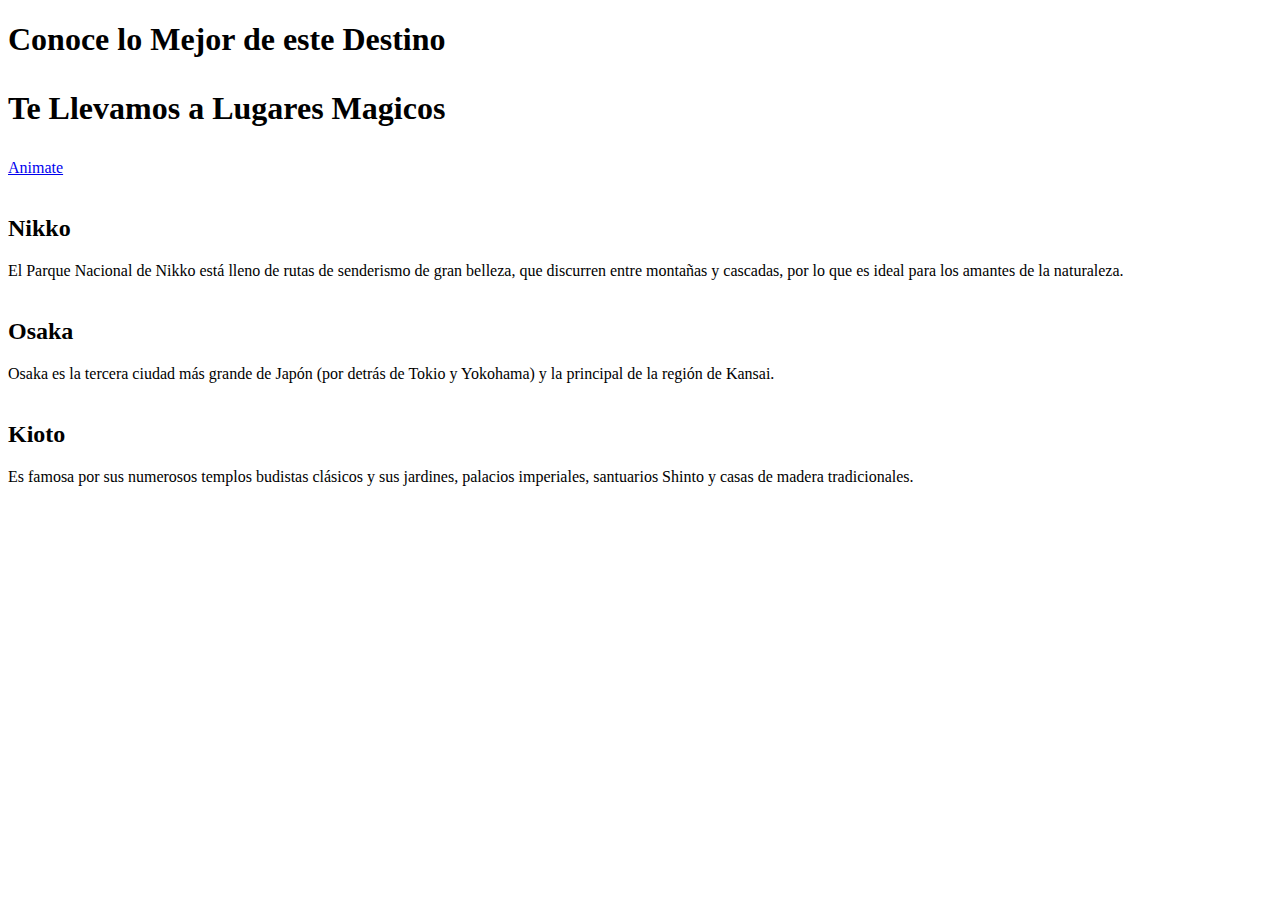
==== index.html @ af78b005 "Add files via upload" ====
<!DOCTYPE html>
<html lang="en">
<head>
  <meta charset="UTF-8">
  <title>Japon de Ensueño!</title>

<link href="https://fonts.googleapis.com/css2?family=Dancing+Script&family=Indie+Flower&display=swap" rel="stylesheet">

  <link rel="stylesheet" href="css/pindorchin.css">
</head>
<body>
	 <div class="banner">
  <h1>Conoce lo Mejor de este Destino
  <p>Te Llevamos a Lugares Magicos</p> </h1>

<div class="container">
    <a href="https://japonismo.com/"
    	target="-blank" class="btn-link">
    Animate </a>
</div>

    <!-- Cards container -->
    <div class="cards">
 
 <!-- Nikko card -->
      <div class="card-white">
      	<div class="ciudades">
        <img src="JTB/NIKKO.jpg" alt>
        <h2>Nikko</h2>
        El Parque Nacional de Nikko está lleno de rutas de senderismo de gran belleza, que discurren entre montañas y cascadas, por lo que es ideal para los amantes de la naturaleza.
      </div>

<!-- Osaka card -->
      <div class="ciudades">
        <img src="JTB/OSAKA.jpg" alt=>
        <h2>Osaka</h2>
        Osaka es la tercera ciudad más grande de Japón (por detrás de Tokio y Yokohama) y la principal de la región de Kansai.
      </div>
 
 <!-- Kioto card -->
      <div class="ciudades">
        <img src="JTB/KIOTO.jpg" alt=>
        <h2>Kioto</h2>
        Es famosa por sus numerosos templos budistas clásicos y sus jardines, palacios imperiales, santuarios Shinto y casas de madera tradicionales.
      </div>
      </div>
</div>

  <!-- Footer section -->
</body>
</html>
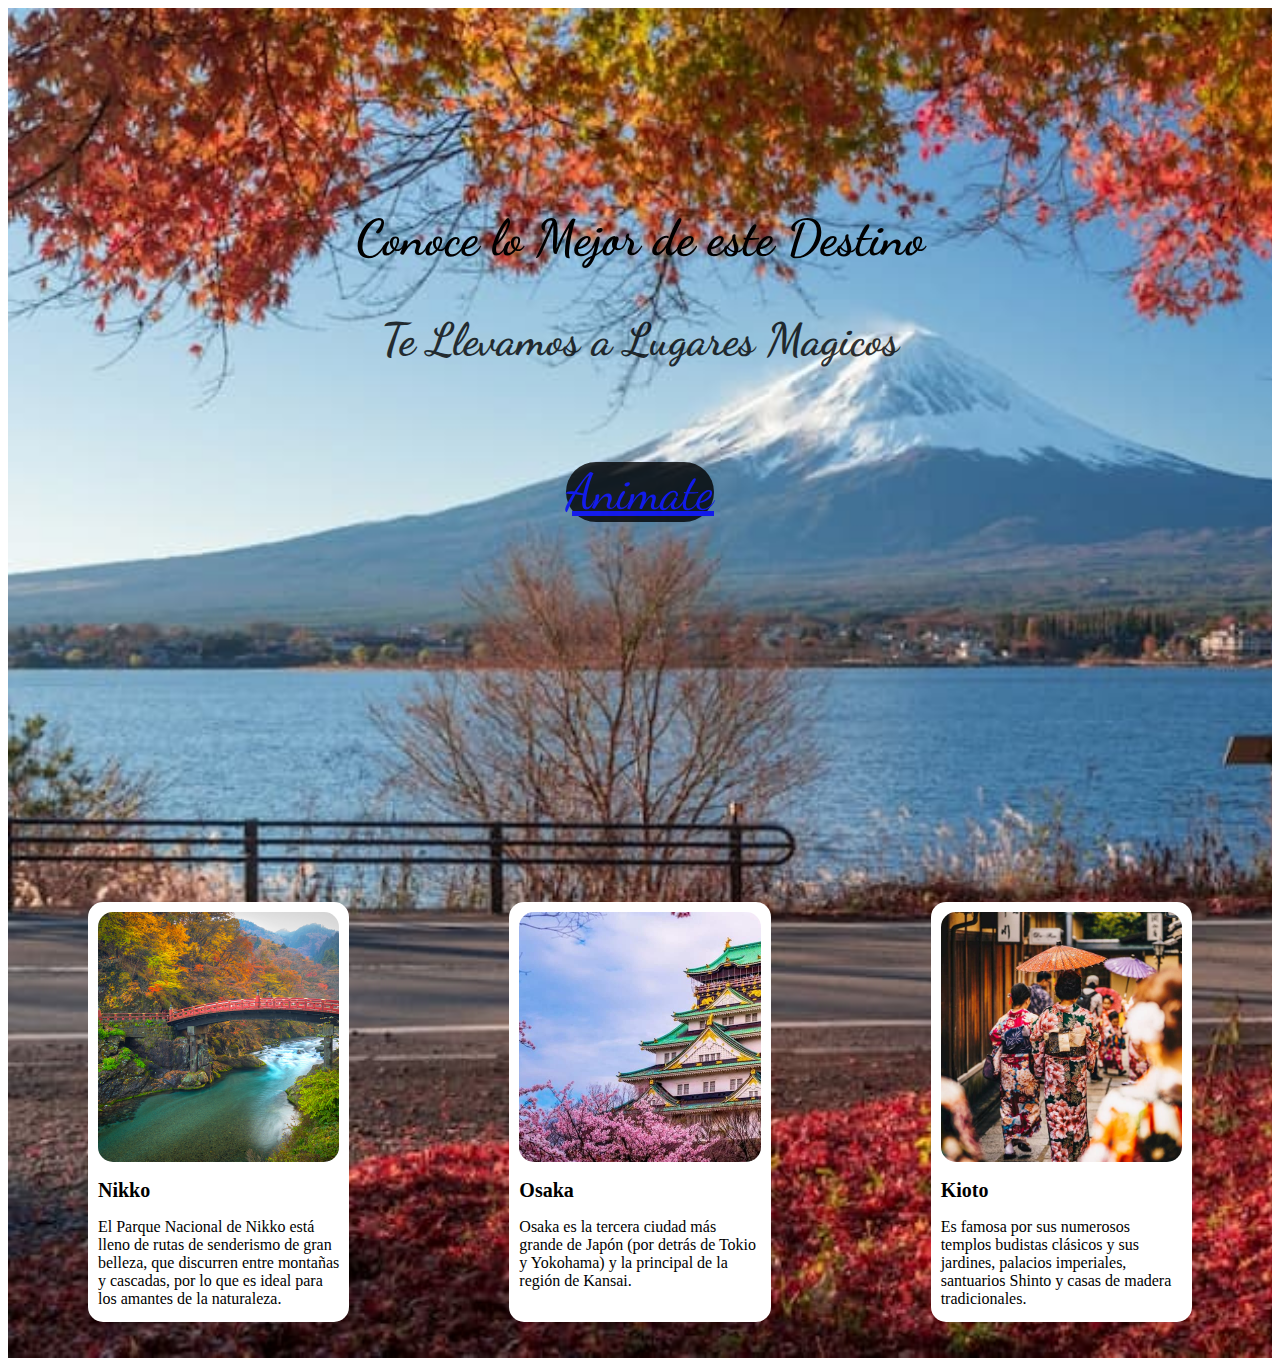
==== commit faa7ce69: "Add files via upload" ====
--- a/index.html
+++ b/index.html
@@ -6,7 +6,7 @@
 
 <link href="https://fonts.googleapis.com/css2?family=Dancing+Script&family=Indie+Flower&display=swap" rel="stylesheet">
 
-  <link rel="stylesheet" href="css/pindorchin.css">
+  <link rel="stylesheet" href="css/style.css">
 </head>
 <body>
 	 <div class="banner">
--- a/css/style.css
+++ b/css/style.css
@@ -0,0 +1,70 @@
+h1{
+color:black;
+font-size: 50px;
+font-family: 'Dancing Script', cursive;
+text-align: center;
+margin: 0px;
+}
+
+p{ color: black;
+    font-size: 45px;
+    opacity: 0.79; 
+}
+h2{
+	color:black;
+	font-size: 20px;
+}
+.card-white{
+	display: flex;
+	width: 100%;
+	height: 500px;
+	background-color: transparent;
+	margin-top: 300px;
+}
+
+	.ciudades{
+	background-color: white;
+	padding: 10px 10px;
+	margin: 80px;
+	flex-grow: 3;
+	border-radius: 15px;
+	box-shadow: 20px;
+	width: 10%;
+	height: 400px;
+	}
+.card-white img{
+	border-radius: 15px;
+	box-shadow: 20px;
+	width: 100%;
+	height: 250px;
+	display: flex;
+	object-fit: cover;
+}
+.banner{
+	width: 100%;
+	height: 1150px;
+	background-image: url(../JTB/MONTF.jpg);
+	object-fit: cover;
+	background-size: cover;
+	padding-top: 200px;
+}
+.btn-link{
+	background-color: black;
+	border-radius: 80px;
+	box-shadow: 0px;
+	width: 800px;
+	height: 200px;
+	color:blue;
+	opacity: 0.79;
+	margin-top: 400px;
+	font-family: 'Dancing Script', cursive;
+	font-size: 50px;
+}
+.container{
+padding-top:50px;
+text-align: center;
+width: 100%;
+}
+
+
+
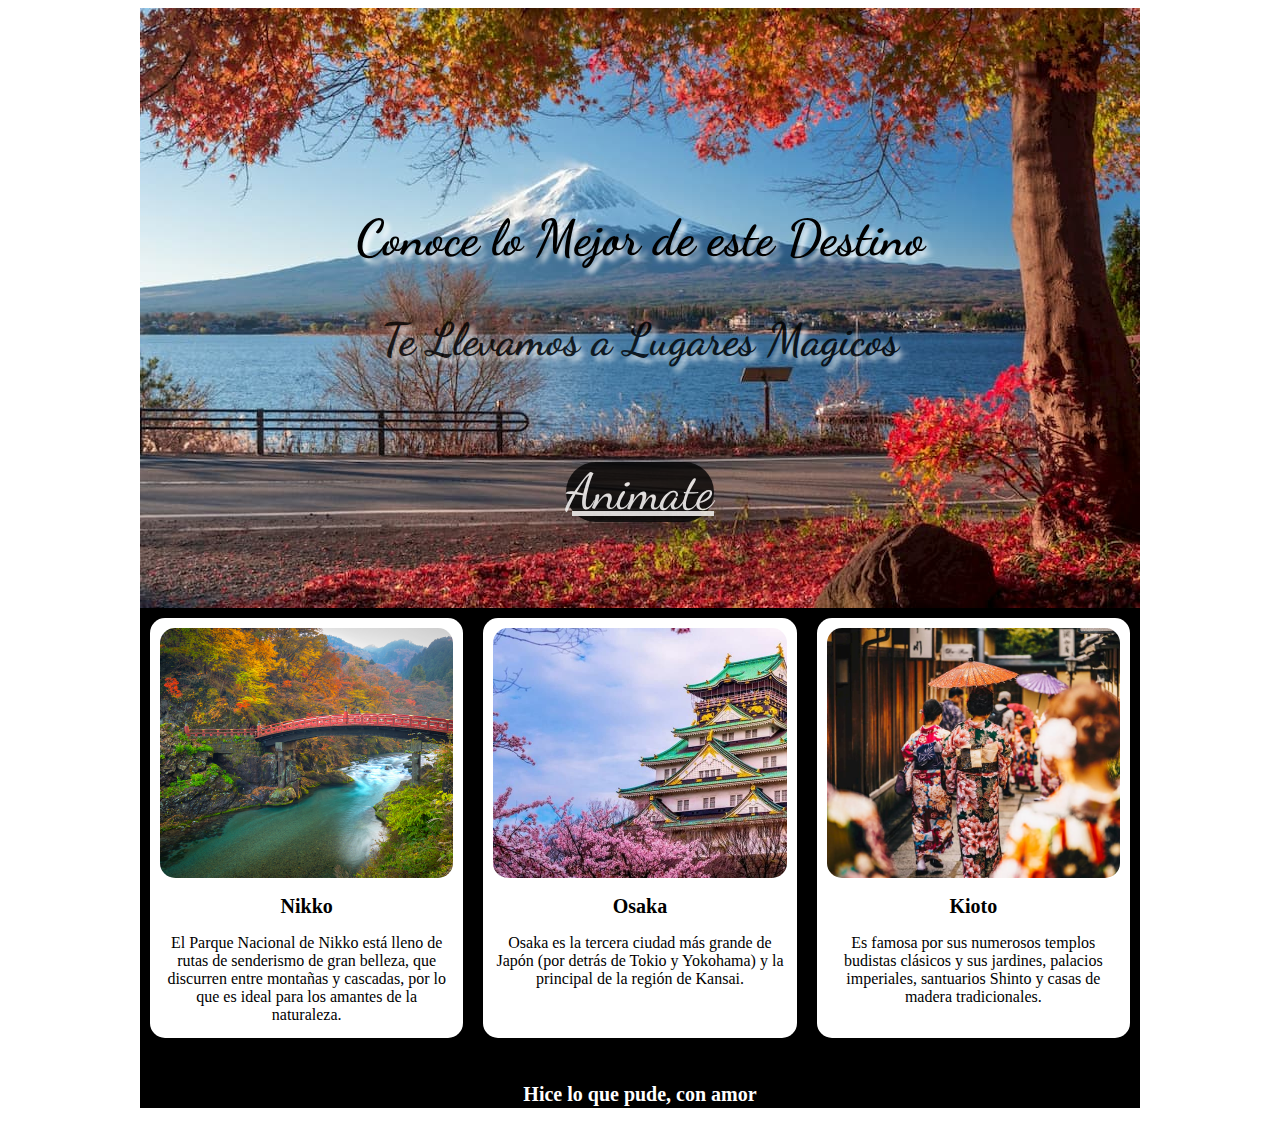
==== commit f97766ce: "Add files via upload" ====
--- a/index.html
+++ b/index.html
@@ -1,4 +1,5 @@
 <!DOCTYPE html>
+<center>
 <html lang="en">
 <head>
   <meta charset="UTF-8">
@@ -18,9 +19,7 @@
     	target="-blank" class="btn-link">
     Animate </a>
 </div>
-
-    <!-- Cards container -->
-    <div class="cards">
+</div>
  
  <!-- Nikko card -->
       <div class="card-white">
@@ -44,8 +43,11 @@
         Es famosa por sus numerosos templos budistas clásicos y sus jardines, palacios imperiales, santuarios Shinto y casas de madera tradicionales.
       </div>
       </div>
+<footer> 
+	<h3>Hice lo que pude, con amor</h3>
+</footer>
 </div>
 
-  <!-- Footer section -->
 </body>
 </html>
+</center>
--- a/css/style.css
+++ b/css/style.css
@@ -4,6 +4,7 @@
 font-family: 'Dancing Script', cursive;
 text-align: center;
 margin: 0px;
+text-shadow: #ffffff 0.1em 0.1em 0.1em
 }
 
 p{ color: black;
@@ -16,16 +17,16 @@
 }
 .card-white{
 	display: flex;
-	width: 100%;
+	width: 1000px;
 	height: 500px;
-	background-color: transparent;
-	margin-top: 300px;
+	background-color: black;
+	margin-top: 0px;
 }
 
 	.ciudades{
 	background-color: white;
 	padding: 10px 10px;
-	margin: 80px;
+	margin: 10px;
 	flex-grow: 3;
 	border-radius: 15px;
 	box-shadow: 20px;
@@ -41,8 +42,8 @@
 	object-fit: cover;
 }
 .banner{
-	width: 100%;
-	height: 1150px;
+	width: 1000px;
+	height: 400px;
 	background-image: url(../JTB/MONTF.jpg);
 	object-fit: cover;
 	background-size: cover;
@@ -54,7 +55,7 @@
 	box-shadow: 0px;
 	width: 800px;
 	height: 200px;
-	color:blue;
+	color:white;
 	opacity: 0.79;
 	margin-top: 400px;
 	font-family: 'Dancing Script', cursive;
@@ -65,6 +66,16 @@
 text-align: center;
 width: 100%;
 }
+h3{
+	color:white;
+	font-size: 20px;
+	text-align: center;
+	font-family: verdana;
+	margin-top: -25px;
 
 
 
+}
+
+
+
